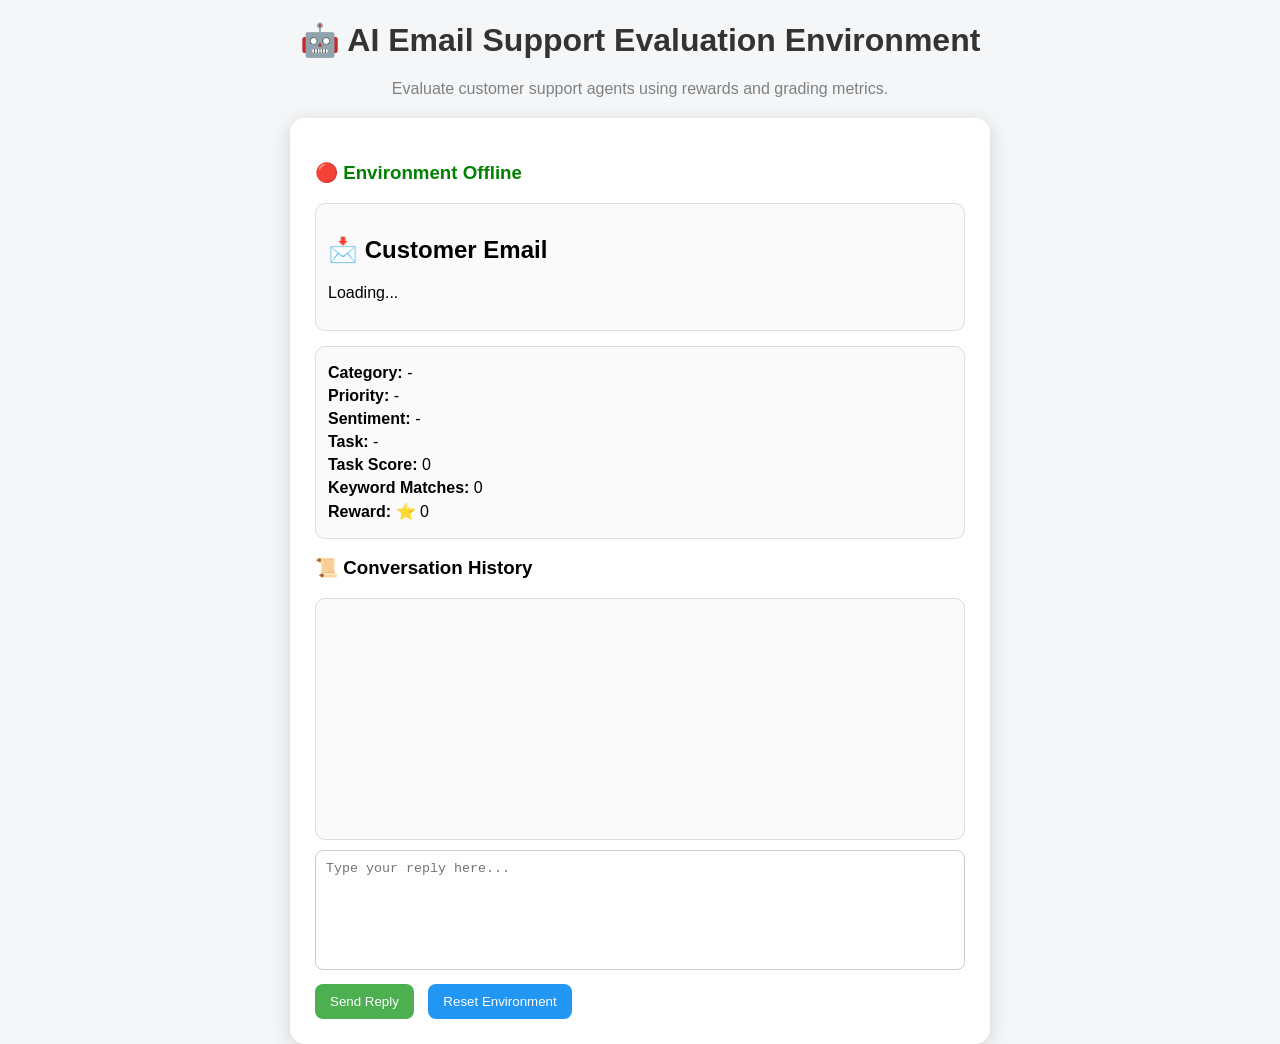
==== UI/index.html @ d2357bcd "Polish project for portfolio with dashboard, tests and scenarios" ====
<!DOCTYPE html>
<html>
<head>
    <meta charset="UTF-8">
    <meta name="viewport" content="width=device-width, initial-scale=1.0">

    <title>AI Email Support Evaluation Environment</title>

    <style>

        body {
            margin: 0;
            padding: 0;
            font-family: Arial, sans-serif;
            background: #f4f6f8;

            display: flex;
            justify-content: center;
            align-items: center;
            flex-direction: column;

            min-height: 100vh;
        }

        h1 {
            color: #333;
            margin-bottom: 5px;
        }

        .subtitle {
            color: gray;
            margin-bottom: 20px;
        }

        .container {
            width: 650px;
            padding: 25px;
            background: white;
            border-radius: 15px;
            box-shadow: 0 4px 20px rgba(0,0,0,0.15);
        }

        .card {
            background: #fafafa;
            padding: 12px;
            border-radius: 10px;
            margin-bottom: 15px;
            border: 1px solid #ddd;
        }

        textarea {
            width: 100%;
            height: 120px;
            padding: 10px;
            margin-top: 10px;
            border-radius: 8px;
            border: 1px solid #ccc;
            resize: none;
            box-sizing: border-box;
        }

        button {
            padding: 10px 15px;
            border: none;
            border-radius: 8px;
            cursor: pointer;
            margin-top: 10px;
            margin-right: 10px;
        }

        .send-btn {
            background: #4CAF50;
            color: white;
        }

        .reset-btn {
            background: #2196F3;
            color: white;
        }

        #history {
            height: 220px;
            overflow-y: auto;
            border: 1px solid #ddd;
            border-radius: 10px;
            padding: 10px;
            background: #fafafa;
        }

        .metric {
            margin: 5px 0;
        }

        #status {
            color: green;
            font-weight: bold;
        }

    </style>
</head>

<body>

<h1>🤖 AI Email Support Evaluation Environment</h1>

<p class="subtitle">
Evaluate customer support agents using rewards and grading metrics.
</p>

<div class="container">

    <h3 id="status">🟢 Environment Running</h3>

    <div class="card">

        <h2>📩 Customer Email</h2>

        <p id="email">Loading...</p>

    </div>

    <div class="card">

        <div class="metric">
            <b>Category:</b>
            <span id="category">-</span>
        </div>

        <div class="metric">
            <b>Priority:</b>
            <span id="priority">-</span>
        </div>

        <div class="metric">
            <b>Sentiment:</b>
            <span id="sentiment">-</span>
        </div>

        <div class="metric">
            <b>Task:</b>
            <span id="task">-</span>
        </div>

        <div class="metric">
            <b>Task Score:</b>
            <span id="task_score">0</span>
        </div>

        <div class="metric">
            <b>Keyword Matches:</b>
            <span id="matches">0</span>
        </div>

        <div class="metric">
            <b>Reward:</b>
            ⭐ <span id="reward">0</span>
        </div>

    </div>

    <h3>📜 Conversation History</h3>

    <div id="history"></div>

    <textarea
        id="reply"
        placeholder="Type your reply here..."
    ></textarea>

    <br>

    <button class="send-btn" onclick="sendReply()">
        Send Reply
    </button>

    <button class="reset-btn" onclick="resetEnvironment()">
        Reset Environment
    </button>

</div>

<script>

const BASE_URL = "";

async function resetEnvironment() {

    try {

        const response = await fetch(
            BASE_URL + "/reset",
            {
                method: "POST"
            }
        );

        const data = await response.json();

        const obs = data.observation;

        document.getElementById("email").innerText =
            obs.email;

        document.getElementById("reward").innerText =
            data.reward ?? 0;

        document.getElementById("category").innerText =
            obs.metadata.category;

        document.getElementById("priority").innerText =
            obs.metadata.priority;

        document.getElementById("sentiment").innerText =
            obs.metadata.sentiment;

        document.getElementById("task").innerText =
            obs.metadata.task ?? "-";

        document.getElementById("history").innerHTML =
            `<p><b>📩 Customer:</b> ${obs.email}</p>`;

        document.getElementById("status").innerText =
            "🟢 Environment Running";

    }

    catch (error) {

        document.getElementById("status").innerText =
            "🔴 Environment Offline";

        console.error(error);

    }
}

async function sendReply() {

    const reply =
        document.getElementById("reply").value;

    if (!reply.trim())
        return;

    const history =
        document.getElementById("history");

    history.innerHTML +=
        `<p><b>🤖 Agent:</b> ${reply}</p>`;

    const response = await fetch(
        BASE_URL + "/step",
        {
            method: "POST",

            headers: {
                "Content-Type":
                    "application/json"
            },

            body: JSON.stringify({
                action: {
                    reply: reply
                }
            })
        }
    );

    const data = await response.json();

    const obs = data.observation;

    document.getElementById("reward").innerText =
        data.reward.toFixed(2);

    document.getElementById("email").innerText =
        obs.email;

    document.getElementById("task").innerText =
        obs.metadata.task ?? "-";

    document.getElementById("task_score").innerText =
        obs.metadata.task_score ?? 0;

    document.getElementById("matches").innerText =
        obs.metadata.keyword_matches ?? 0;

    history.innerHTML +=
        `<p><b>📩 Customer:</b> ${obs.email}</p>`;

    history.scrollTop =
        history.scrollHeight;

    document.getElementById("reply").value = "";

    if (data.done) {

        history.innerHTML += `
            <hr>
            <p>
                ✅ Conversation Completed
            </p>
        `;
    }
}

resetEnvironment();

</script>

</body>
</html>
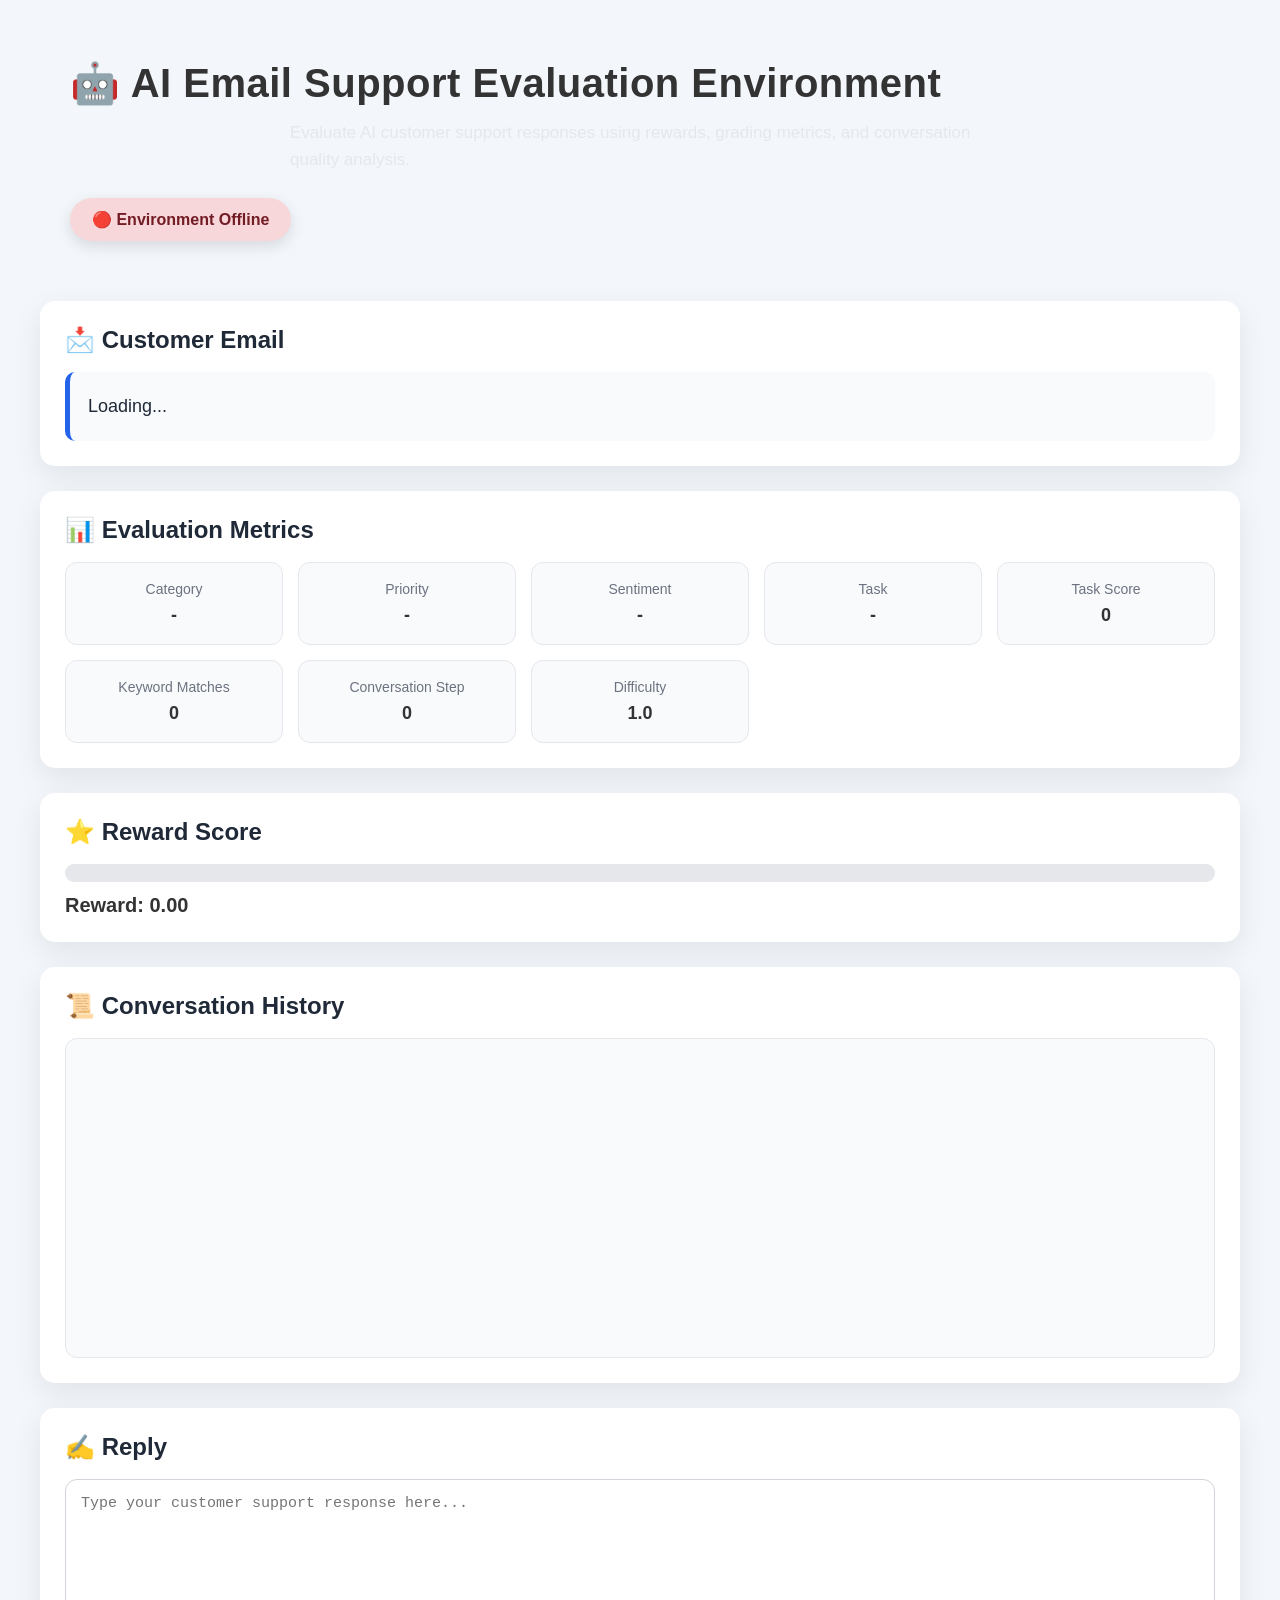
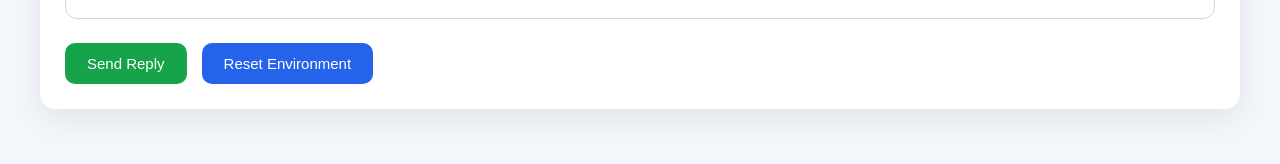
==== commit a33e7f06: "Add evaluation dashboard and multi-turn conversation support" ====
--- a/UI/index.html
+++ b/UI/index.html
@@ -1,312 +1,235 @@
 <!DOCTYPE html>
-<html>
+<html lang="en">
+
 <head>
     <meta charset="UTF-8">
     <meta name="viewport" content="width=device-width, initial-scale=1.0">
 
     <title>AI Email Support Evaluation Environment</title>
 
-    <style>
-
-        body {
-            margin: 0;
-            padding: 0;
-            font-family: Arial, sans-serif;
-            background: #f4f6f8;
-
-            display: flex;
-            justify-content: center;
-            align-items: center;
-            flex-direction: column;
-
-            min-height: 100vh;
-        }
-
-        h1 {
-            color: #333;
-            margin-bottom: 5px;
-        }
-
-        .subtitle {
-            color: gray;
-            margin-bottom: 20px;
-        }
-
-        .container {
-            width: 650px;
-            padding: 25px;
-            background: white;
-            border-radius: 15px;
-            box-shadow: 0 4px 20px rgba(0,0,0,0.15);
-        }
-
-        .card {
-            background: #fafafa;
-            padding: 12px;
-            border-radius: 10px;
-            margin-bottom: 15px;
-            border: 1px solid #ddd;
-        }
-
-        textarea {
-            width: 100%;
-            height: 120px;
-            padding: 10px;
-            margin-top: 10px;
-            border-radius: 8px;
-            border: 1px solid #ccc;
-            resize: none;
-            box-sizing: border-box;
-        }
-
-        button {
-            padding: 10px 15px;
-            border: none;
-            border-radius: 8px;
-            cursor: pointer;
-            margin-top: 10px;
-            margin-right: 10px;
-        }
-
-        .send-btn {
-            background: #4CAF50;
-            color: white;
-        }
-
-        .reset-btn {
-            background: #2196F3;
-            color: white;
-        }
-
-        #history {
-            height: 220px;
-            overflow-y: auto;
-            border: 1px solid #ddd;
-            border-radius: 10px;
-            padding: 10px;
-            background: #fafafa;
-        }
-
-        .metric {
-            margin: 5px 0;
-        }
-
-        #status {
-            color: green;
-            font-weight: bold;
-        }
-
-    </style>
+    <link rel="stylesheet" href="/UI/style.css">
 </head>
 
 <body>
 
-<h1>🤖 AI Email Support Evaluation Environment</h1>
-
-<p class="subtitle">
-Evaluate customer support agents using rewards and grading metrics.
-</p>
-
-<div class="container">
-
-    <h3 id="status">🟢 Environment Running</h3>
-
-    <div class="card">
-
-        <h2>📩 Customer Email</h2>
-
-        <p id="email">Loading...</p>
+    <header class="page-header">
+
+    <h1>
+        🤖 AI Email Support Evaluation Environment
+    </h1>
+
+    <p>
+        Evaluate AI customer support responses using
+        rewards, grading metrics, and conversation
+        quality analysis.
+    </p>
+
+    <div class="status-wrapper">
+
+        <span id="status" class="status running">
+            🟢 Environment Running
+        </span>
 
     </div>
 
-    <div class="card">
-
-        <div class="metric">
-            <b>Category:</b>
-            <span id="category">-</span>
-        </div>
-
-        <div class="metric">
-            <b>Priority:</b>
-            <span id="priority">-</span>
-        </div>
-
-        <div class="metric">
-            <b>Sentiment:</b>
-            <span id="sentiment">-</span>
-        </div>
-
-        <div class="metric">
-            <b>Task:</b>
-            <span id="task">-</span>
-        </div>
-
-        <div class="metric">
-            <b>Task Score:</b>
-            <span id="task_score">0</span>
-        </div>
-
-        <div class="metric">
-            <b>Keyword Matches:</b>
-            <span id="matches">0</span>
-        </div>
-
-        <div class="metric">
-            <b>Reward:</b>
-            ⭐ <span id="reward">0</span>
-        </div>
-
-    </div>
-
-    <h3>📜 Conversation History</h3>
-
-    <div id="history"></div>
-
-    <textarea
-        id="reply"
-        placeholder="Type your reply here..."
-    ></textarea>
-
-    <br>
-
-    <button class="send-btn" onclick="sendReply()">
-        Send Reply
-    </button>
-
-    <button class="reset-btn" onclick="resetEnvironment()">
-        Reset Environment
-    </button>
-
-</div>
-
-<script>
-
-const BASE_URL = "";
-
-async function resetEnvironment() {
-
-    try {
-
-        const response = await fetch(
-            BASE_URL + "/reset",
-            {
-                method: "POST"
-            }
-        );
-
-        const data = await response.json();
-
-        const obs = data.observation;
-
-        document.getElementById("email").innerText =
-            obs.email;
-
-        document.getElementById("reward").innerText =
-            data.reward ?? 0;
-
-        document.getElementById("category").innerText =
-            obs.metadata.category;
-
-        document.getElementById("priority").innerText =
-            obs.metadata.priority;
-
-        document.getElementById("sentiment").innerText =
-            obs.metadata.sentiment;
-
-        document.getElementById("task").innerText =
-            obs.metadata.task ?? "-";
-
-        document.getElementById("history").innerHTML =
-            `<p><b>📩 Customer:</b> ${obs.email}</p>`;
-
-        document.getElementById("status").innerText =
-            "🟢 Environment Running";
-
-    }
-
-    catch (error) {
-
-        document.getElementById("status").innerText =
-            "🔴 Environment Offline";
-
-        console.error(error);
-
-    }
-}
-
-async function sendReply() {
-
-    const reply =
-        document.getElementById("reply").value;
-
-    if (!reply.trim())
-        return;
-
-    const history =
-        document.getElementById("history");
-
-    history.innerHTML +=
-        `<p><b>🤖 Agent:</b> ${reply}</p>`;
-
-    const response = await fetch(
-        BASE_URL + "/step",
-        {
-            method: "POST",
-
-            headers: {
-                "Content-Type":
-                    "application/json"
-            },
-
-            body: JSON.stringify({
-                action: {
-                    reply: reply
-                }
-            })
-        }
-    );
-
-    const data = await response.json();
-
-    const obs = data.observation;
-
-    document.getElementById("reward").innerText =
-        data.reward.toFixed(2);
-
-    document.getElementById("email").innerText =
-        obs.email;
-
-    document.getElementById("task").innerText =
-        obs.metadata.task ?? "-";
-
-    document.getElementById("task_score").innerText =
-        obs.metadata.task_score ?? 0;
-
-    document.getElementById("matches").innerText =
-        obs.metadata.keyword_matches ?? 0;
-
-    history.innerHTML +=
-        `<p><b>📩 Customer:</b> ${obs.email}</p>`;
-
-    history.scrollTop =
-        history.scrollHeight;
-
-    document.getElementById("reply").value = "";
-
-    if (data.done) {
-
-        history.innerHTML += `
-            <hr>
-            <p>
-                ✅ Conversation Completed
-            </p>
-        `;
-    }
-}
-
-resetEnvironment();
-
-</script>
+</header>
+    <main class="container">
+
+        <!-- Customer Email -->
+
+        <section class="card">
+
+            <h2>📩 Customer Email</h2>
+
+            <div id="email" class="email-box">
+                Loading...
+            </div>
+
+        </section>
+
+        <!-- Metrics -->
+
+        <section class="card">
+
+            <h2>📊 Evaluation Metrics</h2>
+
+            <div class="metrics-grid">
+
+                <div class="metric-card">
+                    <span class="label">Category</span>
+                    <span id="category">-</span>
+                </div>
+
+                <div class="metric-card">
+                    <span class="label">Priority</span>
+                    <span id="priority">-</span>
+                </div>
+
+                <div class="metric-card">
+                    <span class="label">Sentiment</span>
+                    <span id="sentiment">-</span>
+                </div>
+
+                <div class="metric-card">
+                    <span class="label">Task</span>
+                    <span id="task">-</span>
+                </div>
+
+                <div class="metric-card">
+                    <span class="label">Task Score</span>
+                    <span id="task_score">0</span>
+                </div>
+
+                <div class="metric-card">
+                    <span class="label">Keyword Matches</span>
+                    <span id="matches">0</span>
+                </div>
+
+                <div class="metric-card">
+                    <span class="label">Conversation Step</span>
+                    <span id="step_count">0</span>
+                </div>
+
+                <div class="metric-card">
+                    <span class="label">Difficulty</span>
+                    <span id="difficulty">1.0</span>
+                </div>
+
+            </div>
+
+        </section>
+
+        <!-- Reward -->
+
+        <section class="card">
+
+            <h2>⭐ Reward Score</h2>
+
+            <div class="progress-container">
+
+                <div class="progress-bar">
+
+                    <div
+                        id="reward-progress"
+                        class="progress-fill"
+                        style="width:0%">
+                    </div>
+
+                </div>
+
+                <div class="reward-value">
+                    Reward:
+                    <strong id="reward">0.00</strong>
+                </div>
+
+            </div>
+
+        </section>
+
+        <!-- Conversation -->
+
+        <section class="card">
+
+            <h2>📜 Conversation History</h2>
+
+            <div id="history" class="history"></div>
+
+        </section>
+
+        <!-- Reply -->
+
+        <section class="card">
+
+            <h2>✍ Reply</h2>
+
+            <textarea
+                id="reply"
+                placeholder="Type your customer support response here..."
+            ></textarea>
+
+            <div class="button-group">
+
+                <button
+                    id="send-btn"
+                    class="send-btn"
+                    onclick="sendReply()">
+
+                    Send Reply
+
+                </button>
+
+                <button
+                    class="reset-btn"
+                    onclick="resetEnvironment()">
+
+                    Reset Environment
+
+                </button>
+
+            </div>
+
+        </section>
+
+        <!-- Evaluation Dashboard -->
+
+        <section
+            id="evaluation-section"
+            class="card hidden">
+
+            <h2>🏆 Final Evaluation Report</h2>
+
+            <div class="evaluation-grid">
+
+                <div class="score-card">
+
+                    <h3>Overall Score</h3>
+
+                    <div id="overall_score" class="score-value">
+                        0
+                    </div>
+
+                </div>
+
+                <div class="score-card">
+
+                    <h3>Grade</h3>
+
+                    <div id="grade" class="grade">
+                        -
+                    </div>
+
+                </div>
+
+                <div class="score-card">
+
+                    <h3>Status</h3>
+
+                    <div id="evaluation_status">
+                        -
+                    </div>
+
+                </div>
+
+            </div>
+
+            <h3>📈 Performance Metrics</h3>
+
+            <div id="evaluation_metrics"></div>
+
+            <h3>💪 Strengths</h3>
+
+            <ul id="strengths"></ul>
+
+            <h3>💡 Suggestions</h3>
+
+            <ul id="suggestions"></ul>
+
+        </section>
+
+    </main>
+
+    <script src="/UI/script.js"></script>
 
 </body>
+
 </html>
--- a/UI/style.css
+++ b/UI/style.css
@@ -0,0 +1,634 @@
+/* ===========================
+   Global
+=========================== */
+
+*{
+    margin:0;
+    padding:0;
+    box-sizing:border-box;
+}
+body{
+
+    font-family:Arial,Helvetica,sans-serif;
+
+    background:#f3f6fb;
+
+    color:#333;
+
+    margin:0;
+
+    padding:30px;
+
+}
+
+
+
+/* ===========================
+   Layout
+=========================== */
+
+.container{
+
+    width:100%;
+
+    max-width:1200px;
+
+    margin:0 auto;
+
+}
+
+/* ===========================
+   Header
+=========================== */
+.page-header{
+
+    max-width:1200px;
+
+    margin:0 auto 30px;
+
+    padding:30px;
+
+}
+
+.page-header h1{
+
+    font-size:40px;
+
+    margin-bottom:12px;
+
+    font-weight:700;
+
+    letter-spacing:.5px;
+
+}
+
+.page-header p{
+
+    font-size:17px;
+
+    color:#e5e7eb;
+
+    max-width:700px;
+
+    margin:0 auto;
+
+    line-height:1.6;
+
+}
+
+/* ===========================
+   Cards
+=========================== */
+
+.card{
+
+    background:#ffffff;
+
+    border-radius:15px;
+
+    padding:25px;
+
+    margin-bottom:25px;
+
+    box-shadow:0 10px 30px rgba(0,0,0,.08);
+
+}
+
+.card h2{
+
+    margin-bottom:18px;
+
+    color:#1f2937;
+
+}
+
+
+/* ===========================
+   Status
+=========================== */
+
+.status-card{
+
+    margin-bottom:20px;
+
+    text-align:center;
+
+}
+.status-wrapper{
+
+    margin-top:25px;
+
+}
+
+.status{
+
+    display:inline-block;
+
+    padding:12px 22px;
+
+    border-radius:25px;
+
+    background:white;
+
+    color:#15803d;
+
+    font-weight:bold;
+
+    box-shadow:0 5px 15px rgba(0,0,0,.12);
+
+}
+
+.running{
+
+    background:#d4edda;
+
+    color:#155724;
+
+}
+
+.offline{
+
+    background:#f8d7da;
+
+    color:#721c24;
+
+}
+
+
+/* ===========================
+   Email
+=========================== */
+
+.email-box{
+
+    background:#f8fafc;
+
+    border-left:5px solid #2563eb;
+
+    padding:18px;
+
+    border-radius:10px;
+
+    font-size:18px;
+
+    line-height:1.8;
+
+    color:#1f2937;
+
+    font-weight:500;
+
+}
+
+/* ===========================
+   Metrics
+=========================== */
+
+.metrics-grid{
+
+    display:grid;
+
+    grid-template-columns:repeat(auto-fit,minmax(200px,1fr));
+
+    gap:15px;
+
+}
+
+.metric-card{
+
+    background:#f9fafb;
+
+    padding:18px;
+
+    border-radius:12px;
+
+    text-align:center;
+
+    border:1px solid #e5e7eb;
+
+}
+
+.metric-card .label{
+
+    display:block;
+
+    color:#6b7280;
+
+    margin-bottom:8px;
+
+    font-size:14px;
+
+}
+
+.metric-card span:last-child{
+
+    font-size:18px;
+
+    font-weight:bold;
+
+}
+
+
+/* ===========================
+   Reward
+=========================== */
+
+.progress-container{
+
+    margin-top:15px;
+
+}
+
+.progress-bar{
+
+    width:100%;
+
+    height:18px;
+
+    background:#e5e7eb;
+
+    border-radius:20px;
+
+    overflow:hidden;
+
+}
+
+.progress-fill{
+
+    width:0%;
+
+    height:100%;
+
+    background:linear-gradient(
+        90deg,
+        #10b981,
+        #22c55e
+    );
+
+    transition:width .6s ease;
+
+}
+
+.reward-value{
+
+    margin-top:12px;
+
+    font-size:20px;
+
+    font-weight:bold;
+
+}
+
+
+
+
+/* ===========================
+   Conversation History
+=========================== */
+
+.history{
+
+    height:320px;
+
+    overflow-y:auto;
+
+    background:#f8fafc;
+
+    border:1px solid #e5e7eb;
+
+    border-radius:12px;
+
+    padding:20px;
+
+}
+
+
+/* Each message row */
+
+.message{
+
+    display:flex;
+
+    margin-bottom:18px;
+
+}
+
+
+/* Customer messages - left */
+
+.customer{
+
+    justify-content:flex-start;
+
+}
+
+.customer .bubble{
+
+    background:#e8f1ff;
+
+    color:#1e3a8a;
+
+    border-left:5px solid #2563eb;
+
+}
+
+
+/* Agent messages - right */
+
+.agent{
+
+    justify-content:flex-end;
+
+}
+
+.agent .bubble{
+
+    background:#dcfce7;
+
+    color:#166534;
+
+    border-right:5px solid #16a34a;
+
+}
+
+
+/* Bubble */
+
+.bubble{
+
+    max-width:75%;
+
+    padding:14px 18px;
+
+    border-radius:18px;
+
+    box-shadow:0 4px 10px rgba(0,0,0,.08);
+
+    line-height:1.6;
+
+    word-wrap:break-word;
+
+}
+
+.sender{
+
+    display:block;
+
+    font-weight:bold;
+
+    margin-bottom:8px;
+
+    font-size:14px;
+
+}
+
+/* ===========================
+   Reply
+=========================== */
+
+textarea{
+
+    width:100%;
+
+    height:140px;
+
+    resize:none;
+
+    padding:15px;
+
+    border-radius:12px;
+
+    border:1px solid #d1d5db;
+
+    font-size:15px;
+
+    margin-bottom:20px;
+
+}
+
+textarea:focus{
+
+    outline:none;
+
+    border-color:#2563eb;
+
+}
+
+
+/* ===========================
+   Buttons
+=========================== */
+
+.button-group{
+
+    display:flex;
+
+    gap:15px;
+
+}
+
+button{
+
+    border:none;
+
+    border-radius:10px;
+
+    padding:12px 22px;
+
+    cursor:pointer;
+
+    font-size:15px;
+
+    transition:.25s;
+
+}
+
+.send-btn{
+
+    background:#16a34a;
+
+    color:white;
+
+}
+
+.send-btn:hover{
+
+    background:#15803d;
+
+}
+
+.reset-btn{
+
+    background:#2563eb;
+
+    color:white;
+
+}
+
+.reset-btn:hover{
+
+    background:#1d4ed8;
+
+}
+
+button:disabled{
+
+    background:#9ca3af;
+
+    cursor:not-allowed;
+
+}
+
+
+/* ===========================
+   Evaluation
+=========================== */
+
+.hidden{
+
+    display:none;
+
+}
+
+.evaluation-grid{
+
+    display:grid;
+
+    grid-template-columns:repeat(auto-fit,minmax(220px,1fr));
+
+    gap:18px;
+
+    margin:20px 0;
+
+}
+
+.score-card{
+
+    background:#f8fafc;
+
+    border-radius:12px;
+
+    text-align:center;
+
+    padding:20px;
+
+    border:1px solid #e5e7eb;
+
+}
+
+.score-value{
+
+    font-size:46px;
+
+    font-weight:bold;
+
+    color:#2563eb;
+
+}
+
+.grade{
+
+    font-size:34px;
+
+    color:#16a34a;
+
+    font-weight:bold;
+
+}
+
+#evaluation_metrics{
+
+    margin-top:15px;
+
+    margin-bottom:25px;
+
+}
+
+.metric-row{
+
+    margin-bottom:18px;
+
+}
+
+.metric-row p{
+
+    margin-bottom:6px;
+
+}
+
+.metric-progress{
+
+    width:100%;
+
+    height:12px;
+
+    background:#e5e7eb;
+
+    border-radius:12px;
+
+    overflow:hidden;
+
+}
+
+.metric-progress div{
+
+    height:100%;
+
+    width:0%;
+
+    background:#2563eb;
+
+    transition:width .6s;
+
+}
+
+#strengths,
+#suggestions{
+
+    margin-left:25px;
+
+    margin-top:12px;
+
+}
+
+#strengths li{
+
+    color:#15803d;
+
+    margin-bottom:8px;
+
+}
+
+#suggestions li{
+
+    color:#b45309;
+
+    margin-bottom:8px;
+
+}
+
+
+/* ===========================
+   Responsive
+=========================== */
+
+@media(max-width:768px){
+
+    body{
+
+        padding:15px;
+
+    }
+
+    .button-group{
+
+        flex-direction:column;
+
+    }
+
+    button{
+
+        width:100%;
+
+    }
+
+}
